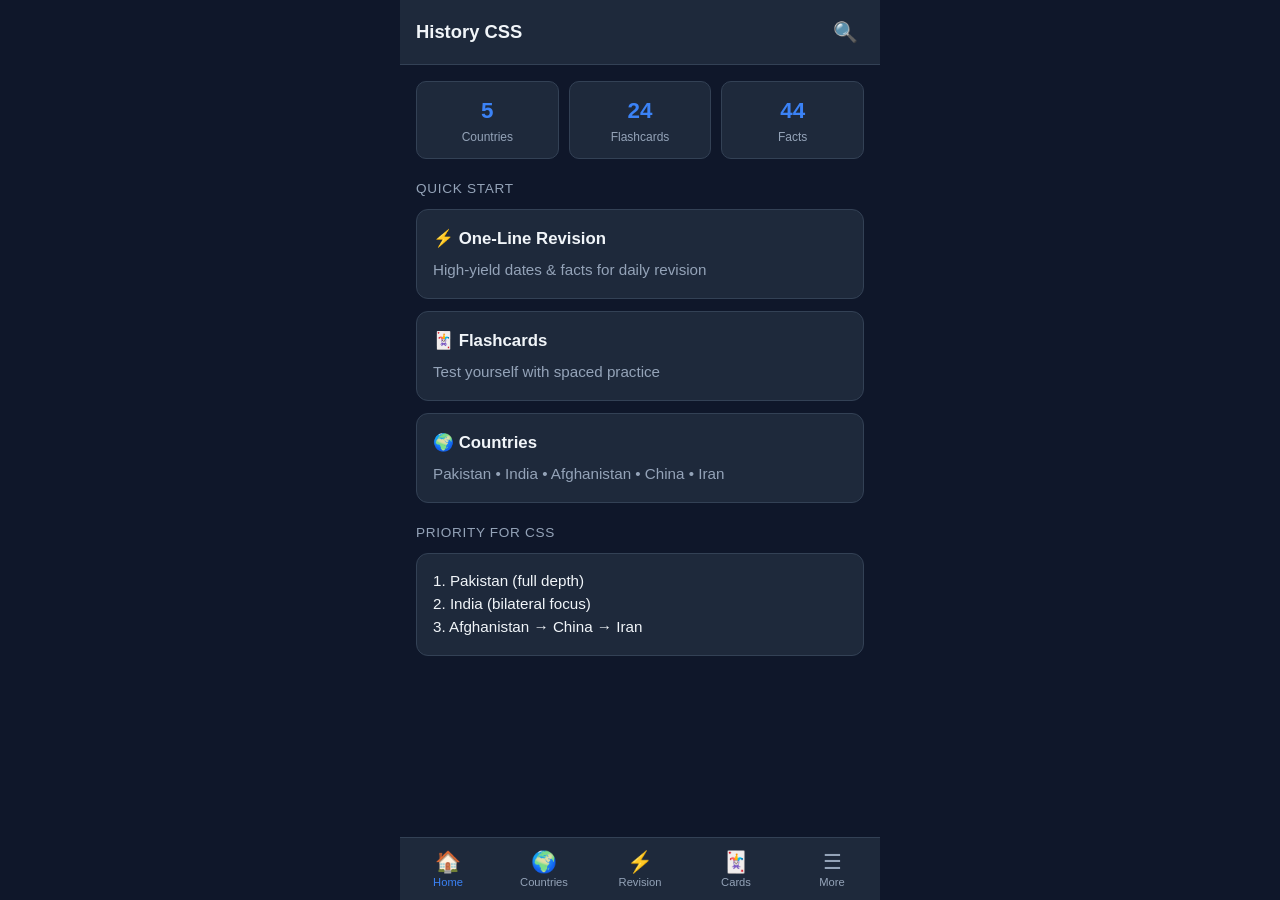
==== app/index.html @ 76469909 "Add files via upload" ====
<!DOCTYPE html>
<html lang="en">
<head>
  <meta charset="UTF-8" />
  <meta name="viewport" content="width=device-width, initial-scale=1.0, maximum-scale=1.0, user-scalable=no" />
  <meta name="theme-color" content="#0f172a" />
  <meta name="description" content="History Knowledge App for CSS - Pakistan, India, Afghanistan, Iran, China" />
  <meta name="apple-mobile-web-app-capable" content="yes" />
  <meta name="apple-mobile-web-app-status-bar-style" content="black-translucent" />
  <title>History CSS</title>
  <link rel="manifest" href="manifest.json" />
  <link rel="stylesheet" href="css/style.css" />
  <link rel="icon" href="icons/icon-192.png" />
</head>
<body>
  <div id="app">
    <!-- Header -->
    <header class="header">
      <h1 id="page-title">History CSS</h1>
      <button id="search-btn" class="icon-btn" aria-label="Search">🔍</button>
    </header>

    <!-- Main Content -->
    <main id="content" class="content">
      <!-- Home will be injected here -->
    </main>

    <!-- Bottom Navigation -->
    <nav class="bottom-nav">
      <button class="nav-item active" data-page="home">
        <span class="nav-icon">🏠</span>
        <span class="nav-label">Home</span>
      </button>
      <button class="nav-item" data-page="countries">
        <span class="nav-icon">🌍</span>
        <span class="nav-label">Countries</span>
      </button>
      <button class="nav-item" data-page="revision">
        <span class="nav-icon">⚡</span>
        <span class="nav-label">Revision</span>
      </button>
      <button class="nav-item" data-page="flashcards">
        <span class="nav-icon">🃏</span>
        <span class="nav-label">Cards</span>
      </button>
      <button class="nav-item" data-page="more">
        <span class="nav-icon">☰</span>
        <span class="nav-label">More</span>
      </button>
    </nav>
  </div>

  <!-- Search Modal -->
  <div id="search-modal" class="modal hidden">
    <div class="modal-content">
      <input type="search" id="search-input" placeholder="Search events, leaders, dates..." autofocus />
      <div id="search-results"></div>
      <button id="close-search" class="btn">Close</button>
    </div>
  </div>

  <script src="js/data.js"></script>
  <script src="js/app.js"></script>
</body>
</html>
---- app/css/style.css ----
:root {
  --bg: #0f172a;
  --card: #1e293b;
  --text: #f1f5f9;
  --text-muted: #94a3b8;
  --primary: #3b82f6;
  --primary-dark: #2563eb;
  --accent: #22c55e;
  --border: #334155;
  --danger: #ef4444;
}

* {
  margin: 0;
  padding: 0;
  box-sizing: border-box;
  -webkit-tap-highlight-color: transparent;
}

body {
  font-family: -apple-system, BlinkMacSystemFont, "Segoe UI", Roboto, sans-serif;
  background: var(--bg);
  color: var(--text);
  line-height: 1.5;
  overflow-x: hidden;
  min-height: 100vh;
  min-height: 100dvh;
}

#app {
  display: flex;
  flex-direction: column;
  min-height: 100vh;
  min-height: 100dvh;
  max-width: 480px;
  margin: 0 auto;
  position: relative;
}

/* Header */
.header {
  display: flex;
  align-items: center;
  justify-content: space-between;
  padding: 14px 16px;
  background: var(--card);
  border-bottom: 1px solid var(--border);
  position: sticky;
  top: 0;
  z-index: 50;
}

.header h1 {
  font-size: 1.15rem;
  font-weight: 600;
}

.icon-btn {
  background: none;
  border: none;
  font-size: 1.25rem;
  cursor: pointer;
  padding: 6px;
  color: var(--text);
}

/* Content */
.content {
  flex: 1;
  padding: 16px;
  padding-bottom: 80px;
  overflow-y: auto;
}

/* Cards */
.card {
  background: var(--card);
  border-radius: 12px;
  padding: 16px;
  margin-bottom: 12px;
  border: 1px solid var(--border);
}

.card h2, .card h3 {
  margin-bottom: 8px;
  font-size: 1.05rem;
}

.card p, .card li {
  color: var(--text-muted);
  font-size: 0.95rem;
}

.card ul {
  padding-left: 18px;
  margin-top: 6px;
}

/* Country Grid */
.country-grid {
  display: grid;
  grid-template-columns: 1fr 1fr;
  gap: 12px;
}

.country-card {
  background: var(--card);
  border-radius: 12px;
  padding: 20px 12px;
  text-align: center;
  border: 1px solid var(--border);
  cursor: pointer;
  transition: transform 0.15s, border-color 0.15s;
}

.country-card:active {
  transform: scale(0.97);
  border-color: var(--primary);
}

.country-card .flag {
  font-size: 2rem;
  margin-bottom: 6px;
}

.country-card .name {
  font-weight: 600;
  font-size: 0.95rem;
}

/* List items */
.list-item {
  display: flex;
  justify-content: space-between;
  align-items: center;
  padding: 14px 0;
  border-bottom: 1px solid var(--border);
  cursor: pointer;
}

.list-item:last-child {
  border-bottom: none;
}

.list-item .title {
  font-weight: 500;
}

.list-item .meta {
  font-size: 0.85rem;
  color: var(--text-muted);
}

/* One-line revision */
.revision-item {
  background: var(--card);
  border-radius: 10px;
  padding: 14px 16px;
  margin-bottom: 10px;
  border-left: 4px solid var(--primary);
}

.revision-item .label {
  font-size: 0.8rem;
  color: var(--text-muted);
  margin-bottom: 2px;
}

.revision-item .value {
  font-weight: 600;
  font-size: 1rem;
}

/* Flashcards */
.flashcard-container {
  perspective: 1000px;
  margin: 20px 0;
}

.flashcard {
  background: var(--card);
  border-radius: 16px;
  padding: 32px 20px;
  min-height: 220px;
  display: flex;
  flex-direction: column;
  justify-content: center;
  align-items: center;
  text-align: center;
  border: 1px solid var(--border);
  cursor: pointer;
  position: relative;
}

.flashcard .question {
  font-size: 1.15rem;
  font-weight: 500;
}

.flashcard .answer {
  font-size: 1.25rem;
  font-weight: 600;
  color: var(--accent);
  display: none;
}

.flashcard.show-answer .question {
  display: none;
}

.flashcard.show-answer .answer {
  display: block;
}

.flashcard-actions {
  display: flex;
  gap: 10px;
  margin-top: 16px;
}

.btn {
  flex: 1;
  padding: 12px;
  border: none;
  border-radius: 10px;
  font-weight: 600;
  font-size: 0.95rem;
  cursor: pointer;
}

.btn-primary {
  background: var(--primary);
  color: white;
}

.btn-secondary {
  background: var(--card);
  color: var(--text);
  border: 1px solid var(--border);
}

.btn-success {
  background: var(--accent);
  color: #052e16;
}

.btn-danger {
  background: var(--danger);
  color: white;
}

/* Bottom Nav */
.bottom-nav {
  position: fixed;
  bottom: 0;
  left: 50%;
  transform: translateX(-50%);
  width: 100%;
  max-width: 480px;
  display: flex;
  background: var(--card);
  border-top: 1px solid var(--border);
  padding: 6px 0 calc(6px + env(safe-area-inset-bottom));
  z-index: 100;
}

.nav-item {
  flex: 1;
  display: flex;
  flex-direction: column;
  align-items: center;
  gap: 2px;
  background: none;
  border: none;
  color: var(--text-muted);
  font-size: 0.7rem;
  padding: 6px 0;
  cursor: pointer;
}

.nav-item.active {
  color: var(--primary);
}

.nav-icon {
  font-size: 1.3rem;
}

/* Modal */
.modal {
  position: fixed;
  inset: 0;
  background: rgba(0,0,0,0.7);
  display: flex;
  align-items: flex-start;
  justify-content: center;
  padding-top: 60px;
  z-index: 200;
}

.modal.hidden {
  display: none;
}

.modal-content {
  background: var(--card);
  width: 90%;
  max-width: 400px;
  border-radius: 14px;
  padding: 16px;
}

#search-input {
  width: 100%;
  padding: 12px 14px;
  border-radius: 10px;
  border: 1px solid var(--border);
  background: var(--bg);
  color: var(--text);
  font-size: 1rem;
  margin-bottom: 12px;
}

#search-results {
  max-height: 300px;
  overflow-y: auto;
  margin-bottom: 12px;
}

.search-result-item {
  padding: 10px 0;
  border-bottom: 1px solid var(--border);
  cursor: pointer;
}

/* Section title */
.section-title {
  font-size: 0.85rem;
  text-transform: uppercase;
  letter-spacing: 0.05em;
  color: var(--text-muted);
  margin: 20px 0 10px;
}

/* Back button */
.back-btn {
  background: none;
  border: none;
  color: var(--primary);
  font-size: 0.95rem;
  margin-bottom: 12px;
  cursor: pointer;
  display: flex;
  align-items: center;
  gap: 4px;
}

/* Progress / stats */
.stats {
  display: flex;
  gap: 10px;
  margin-bottom: 16px;
}

.stat-box {
  flex: 1;
  background: var(--card);
  border-radius: 10px;
  padding: 12px;
  text-align: center;
  border: 1px solid var(--border);
}

.stat-box .num {
  font-size: 1.4rem;
  font-weight: 700;
  color: var(--primary);
}

.stat-box .label {
  font-size: 0.75rem;
  color: var(--text-muted);
}
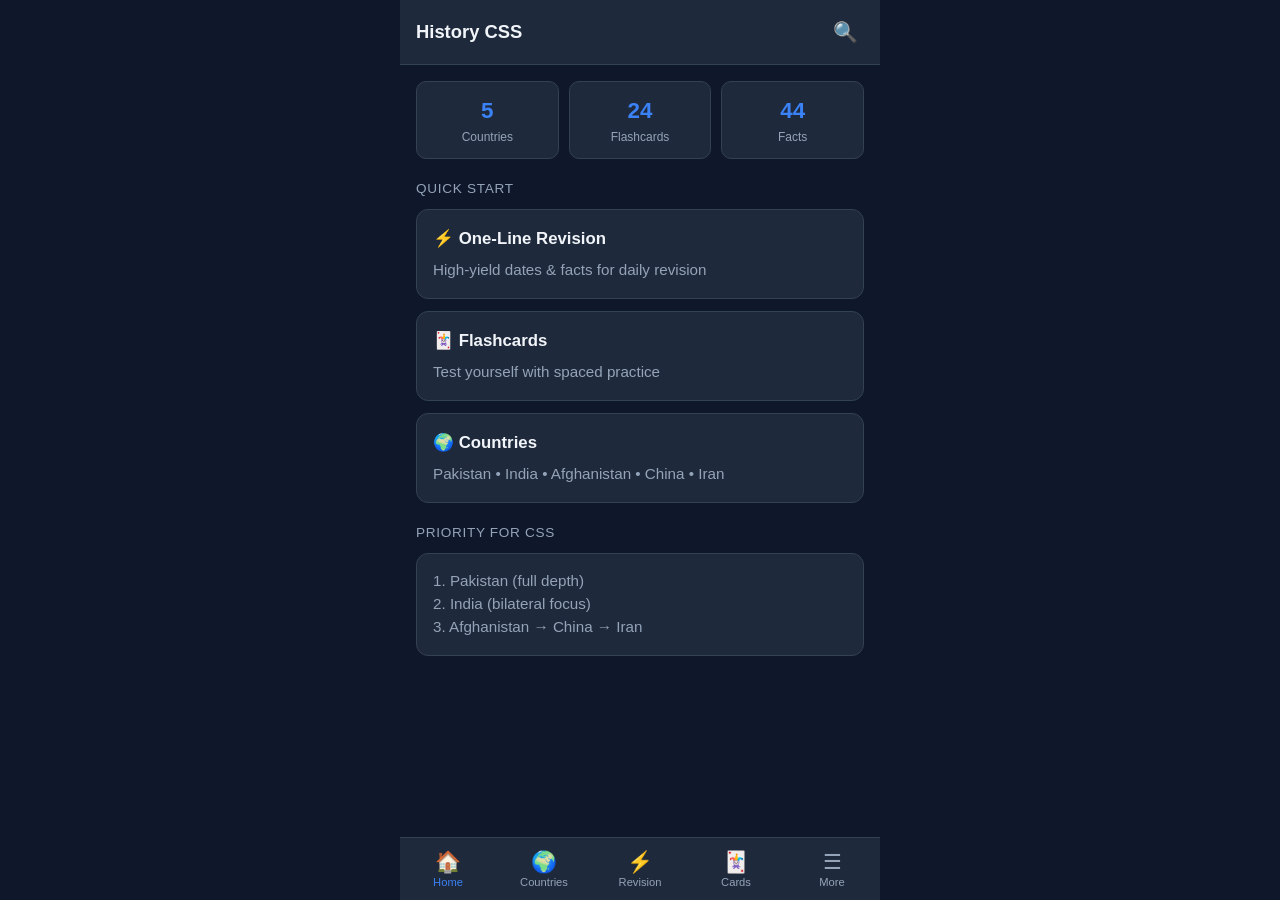
==== commit ff79bf5d: "Add files via upload" ====
--- a/app/index.html
+++ b/app/index.html
@@ -9,7 +9,7 @@
   <meta name="apple-mobile-web-app-status-bar-style" content="black-translucent" />
   <title>History CSS</title>
   <link rel="manifest" href="manifest.json" />
-  <link rel="stylesheet" href="css/style.css" />
+  <link rel="stylesheet" href="css/style.css?v=4" />
   <link rel="icon" href="icons/icon-192.png" />
 </head>
 <body>
@@ -59,7 +59,7 @@
     </div>
   </div>
 
-  <script src="js/data.js"></script>
-  <script src="js/app.js"></script>
+  <script src="js/data.js?v=4"></script>
+  <script src="js/app.js?v=4"></script>
 </body>
 </html>
--- a/app/css/style.css
+++ b/app/css/style.css
@@ -381,3 +381,113 @@
   font-size: 0.75rem;
   color: var(--text-muted);
 }
+
+/* Country Wiki style additions */
+.country-hero {
+  background: linear-gradient(135deg, #0f766e, #115e59);
+  border-radius: 14px;
+  padding: 20px;
+  margin-bottom: 16px;
+  color: white;
+}
+.country-hero h2 { font-size: 1.5rem; margin-bottom: 10px; }
+.hero-tags { display: flex; flex-wrap: wrap; gap: 6px; }
+.tag {
+  background: rgba(255,255,255,0.2);
+  padding: 4px 10px;
+  border-radius: 20px;
+  font-size: 0.8rem;
+}
+.tag-sm {
+  background: rgba(255,255,255,0.15);
+  padding: 3px 8px;
+  border-radius: 12px;
+  font-size: 0.75rem;
+}
+
+.fact-list { padding-left: 18px; }
+.fact-list li { margin-bottom: 6px; color: var(--text); }
+
+.leader-label {
+  font-size: 0.8rem;
+  color: var(--text-muted);
+  margin-bottom: 6px;
+  text-transform: uppercase;
+  letter-spacing: 0.03em;
+}
+.leader-card {
+  display: flex;
+  justify-content: space-between;
+  align-items: center;
+  padding: 12px;
+  background: var(--bg);
+  border-radius: 10px;
+  margin-bottom: 8px;
+  border: 1px solid var(--border);
+}
+.leader-card.current {
+  background: rgba(34, 197, 94, 0.12);
+  border-color: var(--accent);
+}
+.leader-name { font-weight: 600; }
+.leader-role { font-size: 0.85rem; color: var(--text-muted); }
+.leader-period { font-size: 0.8rem; color: var(--text-muted); }
+.current-badge {
+  background: var(--accent);
+  color: #052e16;
+  font-size: 0.7rem;
+  font-weight: 600;
+  padding: 3px 8px;
+  border-radius: 10px;
+}
+
+.event-card {
+  display: flex;
+  gap: 12px;
+  background: var(--card);
+  border-radius: 12px;
+  padding: 14px;
+  margin-bottom: 10px;
+  border: 1px solid var(--border);
+}
+.event-year {
+  background: #fef3c7;
+  color: #92400e;
+  font-weight: 700;
+  font-size: 0.85rem;
+  padding: 4px 10px;
+  border-radius: 8px;
+  height: fit-content;
+  min-width: 52px;
+  text-align: center;
+}
+.event-title { font-weight: 600; margin-bottom: 4px; }
+.event-desc { font-size: 0.9rem; color: var(--text-muted); line-height: 1.45; }
+
+.wiki-item {
+  display: flex;
+  justify-content: space-between;
+  align-items: center;
+  padding: 14px 0;
+  border-bottom: 1px solid var(--border);
+  cursor: pointer;
+}
+.wiki-item:last-child { border-bottom: none; }
+.wiki-item:active { opacity: 0.7; }
+.chevron { color: var(--text-muted); font-size: 1.2rem; }
+
+.link-btn {
+  background: none;
+  border: none;
+  color: var(--primary);
+  font-size: 0.9rem;
+  margin-top: 12px;
+  cursor: pointer;
+  padding: 0;
+}
+
+.clickable { cursor: pointer; }
+.clickable:active { opacity: 0.85; }
+
+.meta { font-size: 0.8rem; color: var(--text-muted); margin-top: 2px; }
+.meta-small { font-size: 0.75rem; color: var(--text-muted); margin-top: 4px; }
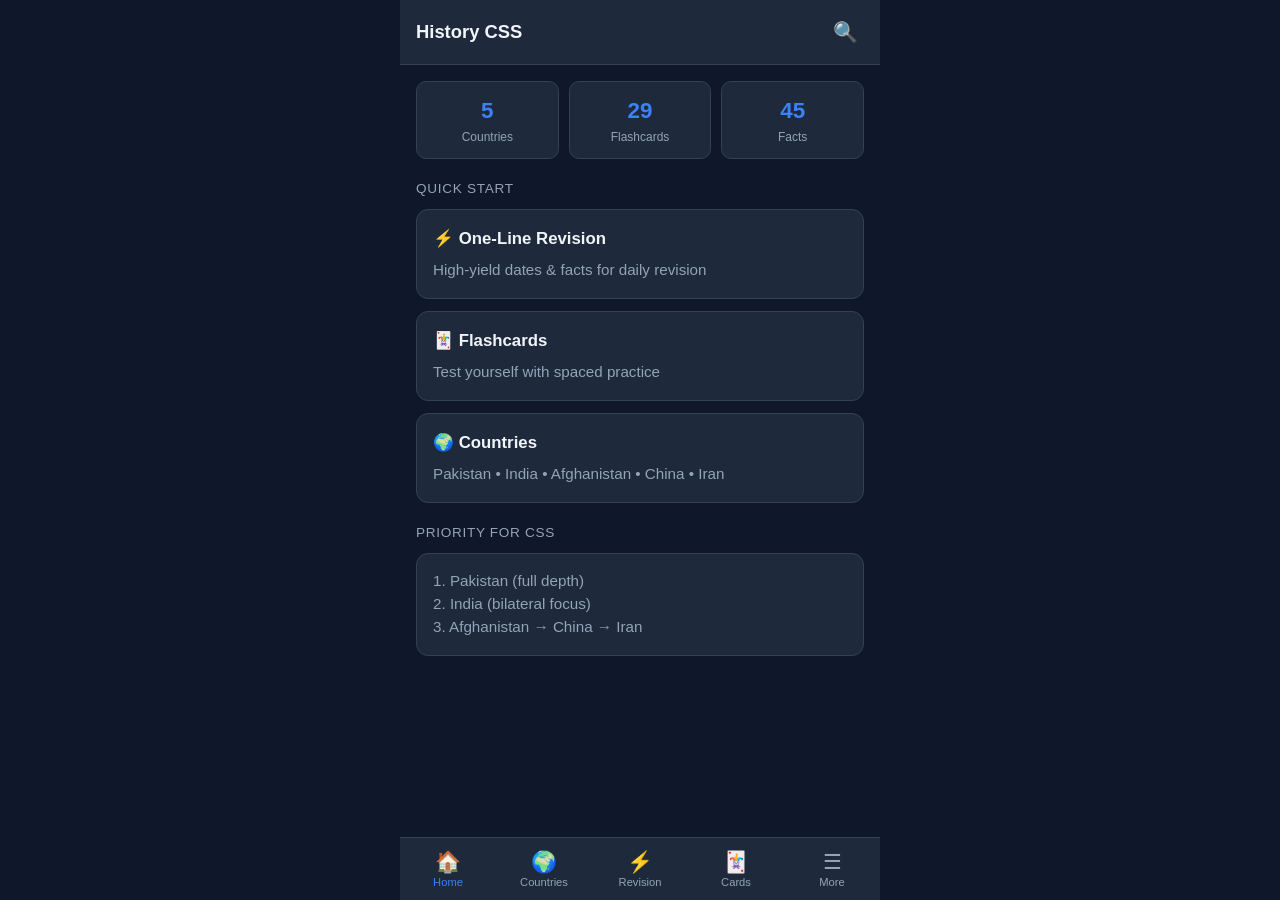
==== commit a88f9039: "Add files via upload" ====
--- a/app/index.html
+++ b/app/index.html
@@ -9,7 +9,7 @@
   <meta name="apple-mobile-web-app-status-bar-style" content="black-translucent" />
   <title>History CSS</title>
   <link rel="manifest" href="manifest.json" />
-  <link rel="stylesheet" href="css/style.css?v=4" />
+  <link rel="stylesheet" href="css/style.css?v=5" />
   <link rel="icon" href="icons/icon-192.png" />
 </head>
 <body>
@@ -59,7 +59,7 @@
     </div>
   </div>
 
-  <script src="js/data.js?v=4"></script>
-  <script src="js/app.js?v=4"></script>
+  <script src="js/data.js?v=5"></script>
+  <script src="js/app.js?v=5"></script>
 </body>
 </html>
